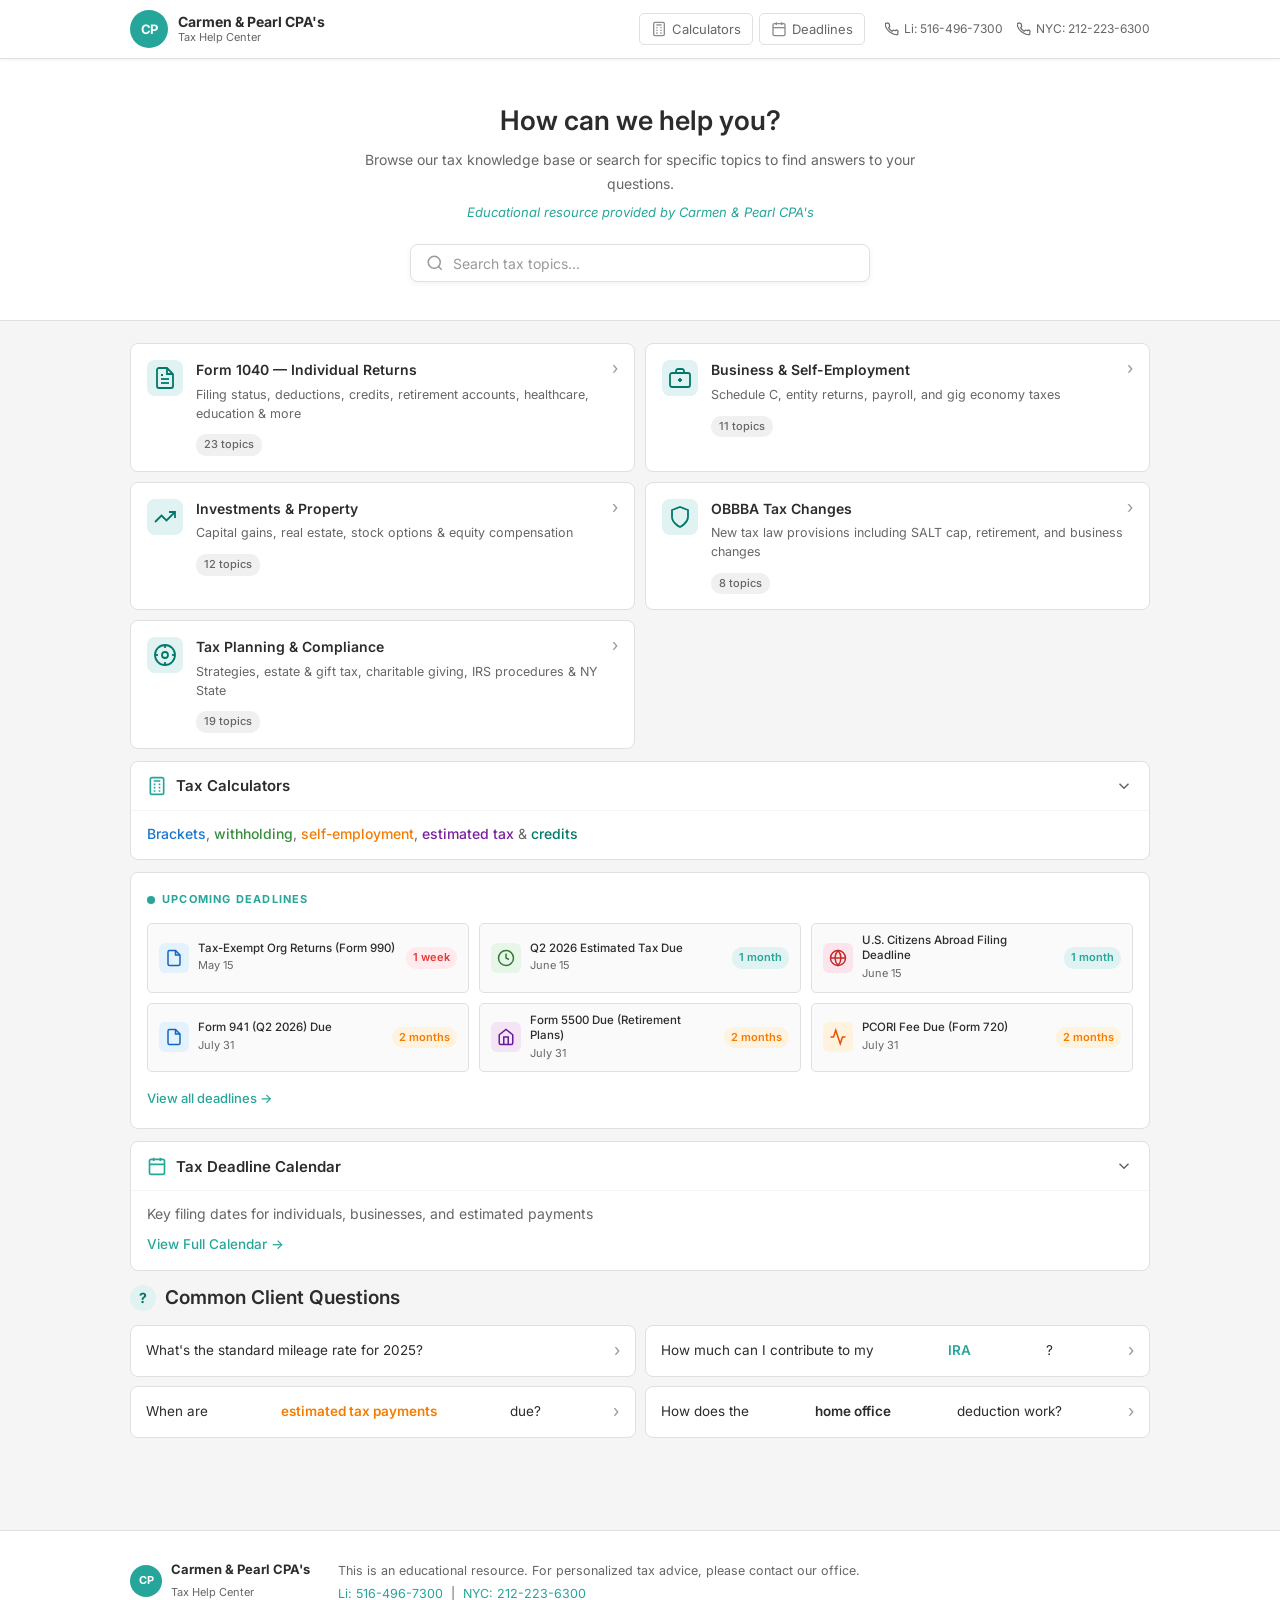
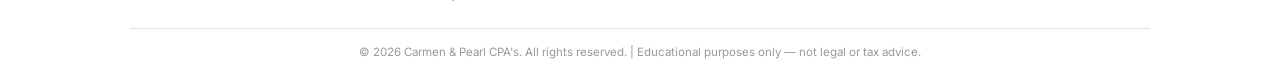
==== index.html @ 605d5547 "Initial commit: Carmen & Pearl CPA's Tax Help Center Full static site — 11 pages, 73 Q&As, 4 interac" ====
<!DOCTYPE html>
<html lang="en">
<head>
  <meta charset="UTF-8">
  <meta name="viewport" content="width=device-width, initial-scale=1.0">
  <title>Carmen & Pearl CPA's | Tax Help Center</title>
  <link rel="preconnect" href="https://fonts.googleapis.com">
  <link href="https://fonts.googleapis.com/css2?family=Inter:ital,wght@0,400;0,500;0,600;0,700;1,400&display=swap" rel="stylesheet">
  <link rel="stylesheet" href="css/styles.css">
</head>
<body>

  <header class="site-header">
    <div class="header-inner">
      <a href="index.html" class="header-logo">
        <div class="logo-mark">CP</div>
        <div class="logo-text">
          <span class="logo-name">Carmen &amp; Pearl CPA's</span>
          <span class="logo-tagline">Tax Help Center</span>
        </div>
      </a>
      <nav class="header-nav">
        <a href="calculators.html" class="nav-link">
          <svg width="16" height="16" viewBox="0 0 24 24" fill="none" stroke="currentColor" stroke-width="2"><rect x="4" y="2" width="16" height="20" rx="2"/><line x1="8" y1="6" x2="16" y2="6"/><line x1="8" y1="10" x2="10" y2="10"/><line x1="14" y1="10" x2="16" y2="10"/><line x1="8" y1="14" x2="10" y2="14"/><line x1="14" y1="14" x2="16" y2="14"/><line x1="8" y1="18" x2="10" y2="18"/><line x1="14" y1="18" x2="16" y2="18"/></svg>
          Calculators
        </a>
        <a href="deadlines.html" class="nav-link">
          <svg width="16" height="16" viewBox="0 0 24 24" fill="none" stroke="currentColor" stroke-width="2"><rect x="3" y="4" width="18" height="18" rx="2"/><line x1="16" y1="2" x2="16" y2="6"/><line x1="8" y1="2" x2="8" y2="6"/><line x1="3" y1="10" x2="21" y2="10"/></svg>
          Deadlines
        </a>
      </nav>
      <div class="header-phones">
        <a href="tel:5164967300" class="phone-link">
          <svg width="14" height="14" viewBox="0 0 24 24" fill="none" stroke="currentColor" stroke-width="2"><path d="M22 16.92v3a2 2 0 01-2.18 2 19.79 19.79 0 01-8.63-3.07A19.5 19.5 0 013.32 12a19.79 19.79 0 01-3.07-8.67A2 2 0 012.23 2h3a2 2 0 012 1.72c.127.96.361 1.903.7 2.81a2 2 0 01-.45 2.11L6.09 9.91a16 16 0 006 6l1.27-1.27a2 2 0 012.11-.45c.907.339 1.85.573 2.81.7A2 2 0 0122 16.92z"/></svg>
          Li: 516-496-7300
        </a>
        <a href="tel:2122236300" class="phone-link">
          <svg width="14" height="14" viewBox="0 0 24 24" fill="none" stroke="currentColor" stroke-width="2"><path d="M22 16.92v3a2 2 0 01-2.18 2 19.79 19.79 0 01-8.63-3.07A19.5 19.5 0 013.32 12a19.79 19.79 0 01-3.07-8.67A2 2 0 012.23 2h3a2 2 0 012 1.72c.127.96.361 1.903.7 2.81a2 2 0 01-.45 2.11L6.09 9.91a16 16 0 006 6l1.27-1.27a2 2 0 012.11-.45c.907.339 1.85.573 2.81.7A2 2 0 0122 16.92z"/></svg>
          NYC: 212-223-6300
        </a>
      </div>
    </div>
  </header>

  <section class="hero">
    <div class="hero-inner">
      <h1>How can we help you?</h1>
      <p class="hero-subtitle">Browse our tax knowledge base or search for specific topics to find answers to your questions.</p>
      <p class="hero-tagline">Educational resource provided by Carmen &amp; Pearl CPA's</p>
      <div class="search-container">
        <div class="search-box">
          <svg class="search-icon" width="18" height="18" viewBox="0 0 24 24" fill="none" stroke="currentColor" stroke-width="2"><circle cx="11" cy="11" r="8"/><line x1="21" y1="21" x2="16.65" y2="16.65"/></svg>
          <input type="text" id="searchInput" placeholder="Search tax topics..." autocomplete="off" aria-label="Search tax topics">
        </div>
        <div id="searchResults" class="search-results hidden" role="listbox"></div>
      </div>
    </div>
  </section>

  <main class="main-content">
    <div class="container">

      <div class="topic-grid">
        <a href="topics/form-1040.html" class="topic-card">
          <div class="topic-card-icon">
            <svg width="24" height="24" viewBox="0 0 24 24" fill="none" stroke="currentColor" stroke-width="1.8"><path d="M14 2H6a2 2 0 00-2 2v16a2 2 0 002 2h12a2 2 0 002-2V8z"/><polyline points="14 2 14 8 20 8"/><line x1="16" y1="13" x2="8" y2="13"/><line x1="16" y1="17" x2="8" y2="17"/><polyline points="10 9 9 9 8 9"/></svg>
          </div>
          <div class="topic-card-content">
            <div class="topic-card-title">Form 1040 — Individual Returns <span class="chevron">›</span></div>
            <div class="topic-card-desc">Filing status, deductions, credits, retirement accounts, healthcare, education &amp; more</div>
            <div class="topic-count">23 topics</div>
          </div>
        </a>

        <a href="topics/business.html" class="topic-card">
          <div class="topic-card-icon">
            <svg width="24" height="24" viewBox="0 0 24 24" fill="none" stroke="currentColor" stroke-width="1.8"><rect x="2" y="7" width="20" height="14" rx="2"/><path d="M16 7V5a2 2 0 00-2-2h-4a2 2 0 00-2 2v2"/><line x1="12" y1="12" x2="12" y2="16"/><line x1="10" y1="14" x2="14" y2="14"/></svg>
          </div>
          <div class="topic-card-content">
            <div class="topic-card-title">Business &amp; Self-Employment <span class="chevron">›</span></div>
            <div class="topic-card-desc">Schedule C, entity returns, payroll, and gig economy taxes</div>
            <div class="topic-count">11 topics</div>
          </div>
        </a>

        <a href="topics/investments.html" class="topic-card">
          <div class="topic-card-icon">
            <svg width="24" height="24" viewBox="0 0 24 24" fill="none" stroke="currentColor" stroke-width="1.8"><polyline points="22 7 13.5 15.5 8.5 10.5 2 17"/><polyline points="16 7 22 7 22 13"/></svg>
          </div>
          <div class="topic-card-content">
            <div class="topic-card-title">Investments &amp; Property <span class="chevron">›</span></div>
            <div class="topic-card-desc">Capital gains, real estate, stock options &amp; equity compensation</div>
            <div class="topic-count">12 topics</div>
          </div>
        </a>

        <a href="topics/obbba.html" class="topic-card">
          <div class="topic-card-icon">
            <svg width="24" height="24" viewBox="0 0 24 24" fill="none" stroke="currentColor" stroke-width="1.8"><path d="M12 22s8-4 8-10V5l-8-3-8 3v7c0 6 8 10 8 10z"/></svg>
          </div>
          <div class="topic-card-content">
            <div class="topic-card-title">OBBBA Tax Changes <span class="chevron">›</span></div>
            <div class="topic-card-desc">New tax law provisions including SALT cap, retirement, and business changes</div>
            <div class="topic-count">8 topics</div>
          </div>
        </a>

        <a href="topics/planning.html" class="topic-card topic-card--full">
          <div class="topic-card-icon">
            <svg width="24" height="24" viewBox="0 0 24 24" fill="none" stroke="currentColor" stroke-width="1.8"><circle cx="12" cy="12" r="10"/><circle cx="12" cy="12" r="3"/><line x1="12" y1="2" x2="12" y2="5"/><line x1="12" y1="19" x2="12" y2="22"/><line x1="2" y1="12" x2="5" y2="12"/><line x1="19" y1="12" x2="22" y2="12"/></svg>
          </div>
          <div class="topic-card-content">
            <div class="topic-card-title">Tax Planning &amp; Compliance <span class="chevron">›</span></div>
            <div class="topic-card-desc">Strategies, estate &amp; gift tax, charitable giving, IRS procedures &amp; NY State</div>
            <div class="topic-count">19 topics</div>
          </div>
        </a>
      </div>

      <div class="feature-section">
        <button class="feature-header" onclick="toggleSection('calculators')" aria-expanded="true" aria-controls="calculators-content">
          <div class="feature-title">
            <svg width="20" height="20" viewBox="0 0 24 24" fill="none" stroke="currentColor" stroke-width="2"><rect x="4" y="2" width="16" height="20" rx="2"/><line x1="8" y1="6" x2="16" y2="6"/><line x1="8" y1="10" x2="10" y2="10"/><line x1="14" y1="10" x2="16" y2="10"/><line x1="8" y1="14" x2="10" y2="14"/><line x1="14" y1="14" x2="16" y2="14"/><line x1="8" y1="18" x2="10" y2="18"/><line x1="14" y1="18" x2="16" y2="18"/></svg>
            <a href="calculators.html">Tax Calculators</a>
          </div>
          <svg class="expand-icon" id="calculators-icon" width="18" height="18" viewBox="0 0 24 24" fill="none" stroke="currentColor" stroke-width="2"><polyline points="6 9 12 15 18 9"/></svg>
        </button>
        <div id="calculators-content" class="feature-content">
          <p>
            <a href="calculators.html#brackets" class="calc-link brackets">Brackets</a>,
            <a href="calculators.html#withholding" class="calc-link withholding">withholding</a>,
            <a href="calculators.html#self-employment" class="calc-link self-emp">self-employment</a>,
            <a href="calculators.html#estimated" class="calc-link estimated">estimated tax</a> &amp;
            <a href="calculators.html#credits" class="calc-link credits">credits</a>
          </p>
        </div>
      </div>

      <div class="deadlines-section">
        <div class="section-label">
          <span class="section-dot"></span> UPCOMING DEADLINES
        </div>
        <div class="deadlines-grid">
          <div class="deadline-card">
            <div class="deadline-icon dl-doc">
              <svg width="18" height="18" viewBox="0 0 24 24" fill="none" stroke="currentColor" stroke-width="2"><path d="M14 2H6a2 2 0 00-2 2v16a2 2 0 002 2h12a2 2 0 002-2V8z"/><polyline points="14 2 14 8 20 8"/></svg>
            </div>
            <div class="deadline-info">
              <div class="deadline-name">Tax-Exempt Org Returns (Form 990)</div>
              <div class="deadline-date">May 15</div>
            </div>
            <span class="deadline-badge urgent">1 week</span>
          </div>
          <div class="deadline-card">
            <div class="deadline-icon dl-est">
              <svg width="18" height="18" viewBox="0 0 24 24" fill="none" stroke="currentColor" stroke-width="2"><circle cx="12" cy="12" r="10"/><polyline points="12 6 12 12 16 14"/></svg>
            </div>
            <div class="deadline-info">
              <div class="deadline-name">Q2 2026 Estimated Tax Due</div>
              <div class="deadline-date">June 15</div>
            </div>
            <span class="deadline-badge soon">1 month</span>
          </div>
          <div class="deadline-card">
            <div class="deadline-icon dl-intl">
              <svg width="18" height="18" viewBox="0 0 24 24" fill="none" stroke="currentColor" stroke-width="2"><circle cx="12" cy="12" r="10"/><line x1="2" y1="12" x2="22" y2="12"/><path d="M12 2a15.3 15.3 0 014 10 15.3 15.3 0 01-4 10 15.3 15.3 0 01-4-10 15.3 15.3 0 014-10z"/></svg>
            </div>
            <div class="deadline-info">
              <div class="deadline-name">U.S. Citizens Abroad Filing Deadline</div>
              <div class="deadline-date">June 15</div>
            </div>
            <span class="deadline-badge soon">1 month</span>
          </div>
          <div class="deadline-card">
            <div class="deadline-icon dl-doc">
              <svg width="18" height="18" viewBox="0 0 24 24" fill="none" stroke="currentColor" stroke-width="2"><path d="M14 2H6a2 2 0 00-2 2v16a2 2 0 002 2h12a2 2 0 002-2V8z"/><polyline points="14 2 14 8 20 8"/></svg>
            </div>
            <div class="deadline-info">
              <div class="deadline-name">Form 941 (Q2 2026) Due</div>
              <div class="deadline-date">July 31</div>
            </div>
            <span class="deadline-badge warning">2 months</span>
          </div>
          <div class="deadline-card">
            <div class="deadline-icon dl-ret">
              <svg width="18" height="18" viewBox="0 0 24 24" fill="none" stroke="currentColor" stroke-width="2"><path d="M3 9l9-7 9 7v11a2 2 0 01-2 2H5a2 2 0 01-2-2z"/><polyline points="9 22 9 12 15 12 15 22"/></svg>
            </div>
            <div class="deadline-info">
              <div class="deadline-name">Form 5500 Due (Retirement Plans)</div>
              <div class="deadline-date">July 31</div>
            </div>
            <span class="deadline-badge warning">2 months</span>
          </div>
          <div class="deadline-card">
            <div class="deadline-icon dl-health">
              <svg width="18" height="18" viewBox="0 0 24 24" fill="none" stroke="currentColor" stroke-width="2"><path d="M22 12h-4l-3 9L9 3l-3 9H2"/></svg>
            </div>
            <div class="deadline-info">
              <div class="deadline-name">PCORI Fee Due (Form 720)</div>
              <div class="deadline-date">July 31</div>
            </div>
            <span class="deadline-badge warning">2 months</span>
          </div>
        </div>
        <a href="deadlines.html" class="view-all-link">View all deadlines →</a>
      </div>

      <div class="feature-section">
        <button class="feature-header" onclick="toggleSection('calendar')" aria-expanded="true" aria-controls="calendar-content">
          <div class="feature-title">
            <svg width="20" height="20" viewBox="0 0 24 24" fill="none" stroke="currentColor" stroke-width="2"><rect x="3" y="4" width="18" height="18" rx="2"/><line x1="16" y1="2" x2="16" y2="6"/><line x1="8" y1="2" x2="8" y2="6"/><line x1="3" y1="10" x2="21" y2="10"/></svg>
            <a href="deadlines.html">Tax Deadline Calendar</a>
          </div>
          <svg class="expand-icon" id="calendar-icon" width="18" height="18" viewBox="0 0 24 24" fill="none" stroke="currentColor" stroke-width="2"><polyline points="6 9 12 15 18 9"/></svg>
        </button>
        <div id="calendar-content" class="feature-content">
          <p class="feature-desc">Key filing dates for individuals, businesses, and estimated payments</p>
          <a href="deadlines.html" class="btn-link">View Full Calendar →</a>
        </div>
      </div>

      <section class="faq-section">
        <h2>
          <span class="faq-icon">?</span>
          Common Client Questions
        </h2>
        <div class="faq-grid">
          <a href="topics/business.html#mileage-rate" class="faq-card">
            What's the standard mileage rate for 2025? <span class="faq-arrow">›</span>
          </a>
          <a href="topics/form-1040.html#ira-limits" class="faq-card faq-highlight-teal">
            How much can I contribute to my <strong>IRA</strong>? <span class="faq-arrow">›</span>
          </a>
          <a href="topics/business.html#estimated-payments" class="faq-card faq-highlight-orange">
            When are <strong>estimated tax payments</strong> due? <span class="faq-arrow">›</span>
          </a>
          <a href="topics/business.html#home-office" class="faq-card">
            How does the <strong>home office</strong> deduction work? <span class="faq-arrow">›</span>
          </a>
        </div>
      </section>

    </div>
  </main>

  <footer class="site-footer">
    <div class="container">
      <div class="footer-inner">
        <div class="footer-logo">
          <div class="logo-mark small">CP</div>
          <div>
            <strong>Carmen &amp; Pearl CPA's</strong>
            <span>Tax Help Center</span>
          </div>
        </div>
        <div class="footer-info">
          <p>This is an educational resource. For personalized tax advice, please contact our office.</p>
          <p><a href="tel:5164967300">Li: 516-496-7300</a> &nbsp;|&nbsp; <a href="tel:2122236300">NYC: 212-223-6300</a></p>
        </div>
      </div>
      <div class="footer-bottom">
        <p>© 2026 Carmen &amp; Pearl CPA's. All rights reserved. | Educational purposes only — not legal or tax advice.</p>
      </div>
    </div>
  </footer>

  <script src="js/search-data.js"></script>
  <script src="js/main.js"></script>
</body>
</html>
---- css/styles.css ----
/* ============================================
   Variables & Reset
   ============================================ */
:root {
  --primary: #26a69a;
  --primary-light: #e0f2f1;
  --primary-dark: #00796b;
  --bg: #f5f5f5;
  --white: #ffffff;
  --text: #2c2c2c;
  --text-muted: #666666;
  --text-light: #999999;
  --border: #e0e0e0;
  --shadow: 0 1px 4px rgba(0,0,0,0.08);
  --shadow-hover: 0 4px 14px rgba(0,0,0,0.12);
  --urgent: #e53935;
  --urgent-bg: #ffebee;
  --warning: #f57c00;
  --warning-bg: #fff3e0;
  --soon: #26a69a;
  --soon-bg: #e0f2f1;
  --radius: 8px;
  --radius-sm: 5px;
  --font: 'Inter', -apple-system, BlinkMacSystemFont, 'Segoe UI', sans-serif;
}

*, *::before, *::after { margin: 0; padding: 0; box-sizing: border-box; }

body {
  font-family: var(--font);
  background: var(--bg);
  color: var(--text);
  line-height: 1.6;
  font-size: 15px;
}

a { text-decoration: none; color: inherit; }
button { font-family: var(--font); cursor: pointer; border: none; background: none; }

/* ============================================
   Header
   ============================================ */
.site-header {
  background: var(--white);
  border-bottom: 1px solid var(--border);
  position: sticky;
  top: 0;
  z-index: 100;
  box-shadow: 0 1px 3px rgba(0,0,0,0.06);
}

.header-inner {
  max-width: 1060px;
  margin: 0 auto;
  padding: 10px 20px;
  display: flex;
  align-items: center;
  gap: 20px;
}

.header-logo {
  display: flex;
  align-items: center;
  gap: 10px;
  flex-shrink: 0;
}

.logo-mark {
  width: 38px;
  height: 38px;
  background: var(--primary);
  color: #fff;
  border-radius: 50%;
  display: flex;
  align-items: center;
  justify-content: center;
  font-weight: 700;
  font-size: 13px;
  letter-spacing: -0.5px;
  flex-shrink: 0;
}
.logo-mark.small { width: 32px; height: 32px; font-size: 11px; }

.logo-text {
  display: flex;
  flex-direction: column;
  line-height: 1.2;
}
.logo-name { font-weight: 700; font-size: 14px; color: var(--text); }
.logo-tagline { font-size: 11px; color: var(--text-muted); }

.header-nav {
  display: flex;
  align-items: center;
  gap: 6px;
  margin-left: auto;
}

.nav-link {
  display: flex;
  align-items: center;
  gap: 5px;
  padding: 5px 11px;
  border-radius: var(--radius-sm);
  font-size: 13px;
  color: var(--text-muted);
  border: 1px solid var(--border);
  transition: background .15s, color .15s, border-color .15s;
}
.nav-link svg { opacity: .75; }
.nav-link:hover { background: var(--primary-light); color: var(--primary-dark); border-color: var(--primary); }

.header-phones {
  display: flex;
  align-items: center;
  gap: 14px;
  flex-shrink: 0;
}

.phone-link {
  display: flex;
  align-items: center;
  gap: 5px;
  font-size: 12px;
  color: var(--text-muted);
  white-space: nowrap;
}
.phone-link:hover { color: var(--primary); }

/* ============================================
   Hero
   ============================================ */
.hero {
  background: var(--white);
  padding: 44px 20px 38px;
  text-align: center;
  border-bottom: 1px solid var(--border);
}

.hero-inner { max-width: 580px; margin: 0 auto; }

.hero h1 {
  font-size: 27px;
  font-weight: 600;
  color: var(--text);
  margin-bottom: 10px;
  line-height: 1.3;
}

.hero-subtitle {
  font-size: 14px;
  color: var(--text-muted);
  margin-bottom: 6px;
  line-height: 1.7;
}

.hero-tagline {
  font-size: 13px;
  color: var(--primary);
  font-style: italic;
  margin-bottom: 22px;
}

.search-container {
  position: relative;
  max-width: 460px;
  margin: 0 auto;
}

.search-box {
  display: flex;
  align-items: center;
  gap: 9px;
  background: var(--white);
  border: 1.5px solid var(--border);
  border-radius: 8px;
  padding: 9px 15px;
  box-shadow: 0 2px 6px rgba(0,0,0,0.05);
  transition: border-color .15s, box-shadow .15s;
}
.search-box:focus-within {
  border-color: var(--primary);
  box-shadow: 0 0 0 3px rgba(38,166,154,.15);
}

.search-icon { flex-shrink: 0; color: var(--text-light); }

.search-box input {
  border: none;
  outline: none;
  font-size: 14px;
  width: 100%;
  color: var(--text);
  font-family: var(--font);
  background: transparent;
}
.search-box input::placeholder { color: var(--text-light); }

.search-results {
  position: absolute;
  top: calc(100% + 4px);
  left: 0; right: 0;
  background: var(--white);
  border: 1px solid var(--border);
  border-radius: var(--radius);
  box-shadow: var(--shadow-hover);
  z-index: 200;
  max-height: 380px;
  overflow-y: auto;
  text-align: left;
}
.search-results.hidden { display: none; }

.search-result-item {
  display: block;
  padding: 11px 15px;
  border-bottom: 1px solid #f0f0f0;
  transition: background .1s;
}
.search-result-item:last-child { border-bottom: none; }
.search-result-item:hover { background: var(--primary-light); }
.search-result-category {
  font-size: 10px;
  color: var(--primary);
  font-weight: 600;
  text-transform: uppercase;
  letter-spacing: .6px;
  margin-bottom: 2px;
}
.search-result-title { font-size: 13px; color: var(--text); font-weight: 500; }
.search-no-results { padding: 16px; text-align: center; color: var(--text-muted); font-size: 14px; }

/* ============================================
   Main Layout
   ============================================ */
.main-content { padding: 22px 0 52px; }

.container {
  max-width: 1060px;
  margin: 0 auto;
  padding: 0 20px;
}

/* ============================================
   Topic Cards
   ============================================ */
.topic-grid {
  display: grid;
  grid-template-columns: 1fr 1fr;
  gap: 10px;
  margin-bottom: 12px;
}

.topic-card {
  display: flex;
  align-items: flex-start;
  gap: 13px;
  background: var(--white);
  border: 1px solid var(--border);
  border-radius: var(--radius);
  padding: 15px 16px;
  transition: box-shadow .15s, border-color .15s;
}
.topic-card:hover { box-shadow: var(--shadow-hover); border-color: #b2dfdb; }
.topic-card--full { grid-column: 1 / -1; max-width: calc(50% - 5px); }

.topic-card-icon {
  width: 36px;
  height: 36px;
  background: var(--primary-light);
  border-radius: 8px;
  display: flex;
  align-items: center;
  justify-content: center;
  flex-shrink: 0;
  color: var(--primary-dark);
  margin-top: 1px;
}

.topic-card-content { flex: 1; min-width: 0; }

.topic-card-title {
  font-size: 14px;
  font-weight: 600;
  color: var(--text);
  margin-bottom: 4px;
  display: flex;
  justify-content: space-between;
  align-items: flex-start;
  gap: 8px;
}

.chevron {
  font-size: 17px;
  color: var(--text-light);
  font-weight: 400;
  flex-shrink: 0;
  line-height: 1;
  margin-top: 1px;
}

.topic-card-desc {
  font-size: 12.5px;
  color: var(--text-muted);
  line-height: 1.5;
  margin-bottom: 8px;
}

.topic-count {
  display: inline-block;
  background: #f0f0f0;
  color: var(--text-muted);
  font-size: 11px;
  padding: 2px 8px;
  border-radius: 10px;
  font-weight: 500;
}

/* ============================================
   Feature Sections (Calculators, Calendar)
   ============================================ */
.feature-section {
  background: var(--white);
  border: 1px solid var(--border);
  border-radius: var(--radius);
  margin-bottom: 12px;
  overflow: hidden;
}

.feature-header {
  display: flex;
  align-items: center;
  justify-content: space-between;
  padding: 14px 16px;
  width: 100%;
  transition: background .1s;
}
.feature-header:hover { background: #fafafa; }

.feature-title {
  display: flex;
  align-items: center;
  gap: 9px;
  color: var(--primary);
}
.feature-title a {
  font-size: 15px;
  font-weight: 600;
  color: var(--text);
}
.feature-title a:hover { color: var(--primary); }

.expand-icon {
  color: var(--text-muted);
  transition: transform .2s;
  flex-shrink: 0;
}
.expand-icon.rotated { transform: rotate(180deg); }

.feature-content {
  padding: 0 16px 14px;
  border-top: 1px solid #f5f5f5;
}
.feature-content p { font-size: 14px; color: var(--text-muted); margin-top: 12px; }

.calc-link {
  font-weight: 500;
  font-size: 14px;
}
.calc-link:hover { text-decoration: underline; }
.calc-link.brackets   { color: #1976d2; }
.calc-link.withholding { color: #388e3c; }
.calc-link.self-emp   { color: #f57c00; }
.calc-link.estimated  { color: #7b1fa2; }
.calc-link.credits    { color: var(--primary-dark); }

.feature-desc { color: var(--text-muted); font-size: 13.5px; }

.btn-link {
  display: inline-block;
  margin-top: 8px;
  color: var(--primary);
  font-weight: 500;
  font-size: 13.5px;
}
.btn-link:hover { text-decoration: underline; }

/* ============================================
   Upcoming Deadlines
   ============================================ */
.deadlines-section {
  background: var(--white);
  border: 1px solid var(--border);
  border-radius: var(--radius);
  padding: 18px 16px;
  margin-bottom: 12px;
}

.section-label {
  display: flex;
  align-items: center;
  gap: 7px;
  font-size: 11px;
  font-weight: 700;
  text-transform: uppercase;
  letter-spacing: 1.2px;
  color: var(--primary);
  margin-bottom: 14px;
}

.section-dot {
  width: 8px;
  height: 8px;
  background: var(--primary);
  border-radius: 50%;
  display: inline-block;
}

.deadlines-grid {
  display: grid;
  grid-template-columns: 1fr 1fr 1fr;
  gap: 10px;
  margin-bottom: 14px;
}

.deadline-card {
  display: flex;
  align-items: center;
  gap: 9px;
  background: #fafafa;
  border: 1px solid var(--border);
  border-radius: var(--radius-sm);
  padding: 9px 11px;
}

.deadline-icon {
  width: 30px;
  height: 30px;
  border-radius: 6px;
  display: flex;
  align-items: center;
  justify-content: center;
  flex-shrink: 0;
}
.dl-doc   { background: #e3f2fd; color: #1565c0; }
.dl-est   { background: #e8f5e9; color: #2e7d32; }
.dl-intl  { background: #fce4ec; color: #c62828; }
.dl-ret   { background: #f3e5f5; color: #6a1b9a; }
.dl-health { background: #fff3e0; color: #e65100; }

.deadline-info { flex: 1; min-width: 0; }
.deadline-name { font-size: 11.5px; font-weight: 500; color: var(--text); line-height: 1.35; }
.deadline-date { font-size: 11px; color: var(--text-muted); margin-top: 1px; }

.deadline-badge {
  flex-shrink: 0;
  font-size: 11px;
  font-weight: 600;
  padding: 2px 7px;
  border-radius: 10px;
  white-space: nowrap;
}
.deadline-badge.urgent  { background: var(--urgent-bg);  color: var(--urgent);  }
.deadline-badge.soon    { background: var(--soon-bg);    color: var(--soon);    }
.deadline-badge.warning { background: var(--warning-bg); color: var(--warning); }

.view-all-link { font-size: 13px; color: var(--primary); font-weight: 500; }
.view-all-link:hover { text-decoration: underline; }

/* ============================================
   FAQ / Common Questions
   ============================================ */
.faq-section { margin-top: 6px; }

.faq-section h2 {
  font-size: 19px;
  font-weight: 600;
  color: var(--text);
  margin-bottom: 12px;
  display: flex;
  align-items: center;
  gap: 9px;
}

.faq-icon {
  width: 26px;
  height: 26px;
  background: var(--primary-light);
  color: var(--primary-dark);
  border-radius: 50%;
  display: inline-flex;
  align-items: center;
  justify-content: center;
  font-size: 14px;
  font-weight: 700;
  flex-shrink: 0;
}

.faq-grid {
  display: grid;
  grid-template-columns: 1fr 1fr;
  gap: 9px;
}

.faq-card {
  display: flex;
  align-items: center;
  justify-content: space-between;
  gap: 10px;
  background: var(--white);
  border: 1px solid var(--border);
  border-radius: var(--radius);
  padding: 13px 15px;
  font-size: 13.5px;
  color: var(--text);
  transition: box-shadow .15s, border-color .15s;
  line-height: 1.4;
}
.faq-card:hover { box-shadow: var(--shadow-hover); border-color: #b2dfdb; }
.faq-card strong { font-weight: 600; }
.faq-highlight-teal strong { color: var(--primary); }
.faq-highlight-orange strong { color: var(--warning); }

.faq-arrow { font-size: 17px; color: var(--text-light); flex-shrink: 0; }

/* ============================================
   Topic Pages — Shared
   ============================================ */
.page-hero {
  background: var(--white);
  border-bottom: 1px solid var(--border);
  padding: 28px 20px 24px;
}

.breadcrumb {
  font-size: 12px;
  color: var(--text-muted);
  margin-bottom: 12px;
}
.breadcrumb a { color: var(--primary); }
.breadcrumb a:hover { text-decoration: underline; }
.breadcrumb span { margin: 0 6px; }

.page-hero-icon {
  width: 48px; height: 48px;
  background: var(--primary-light);
  border-radius: 10px;
  display: flex; align-items: center; justify-content: center;
  color: var(--primary-dark);
  margin-bottom: 12px;
}

.page-hero h1 { font-size: 22px; font-weight: 700; margin-bottom: 6px; }
.page-hero p  { font-size: 14px; color: var(--text-muted); }
.topic-meta   { font-size: 13px; color: var(--text-muted); margin-top: 8px; }
.topic-meta span {
  display: inline-block;
  background: #f0f0f0;
  border-radius: 10px;
  padding: 2px 9px;
  font-size: 12px;
  font-weight: 500;
}

.topics-list { padding: 20px 0 52px; }

.accordion {
  background: var(--white);
  border: 1px solid var(--border);
  border-radius: var(--radius);
  margin-bottom: 8px;
  overflow: hidden;
}

.accordion-btn {
  display: flex;
  align-items: center;
  justify-content: space-between;
  gap: 12px;
  width: 100%;
  padding: 14px 16px;
  font-size: 14px;
  font-weight: 600;
  color: var(--text);
  text-align: left;
  transition: background .1s;
}
.accordion-btn:hover { background: #fafafa; }
.accordion-btn .acc-num {
  width: 22px; height: 22px;
  background: var(--primary-light);
  color: var(--primary-dark);
  border-radius: 50%;
  font-size: 11px;
  font-weight: 700;
  display: inline-flex;
  align-items: center;
  justify-content: center;
  flex-shrink: 0;
}
.accordion-btn .acc-chevron {
  color: var(--text-light);
  flex-shrink: 0;
  transition: transform .2s;
}
.accordion-btn.open .acc-chevron { transform: rotate(180deg); }

.accordion-body {
  display: none;
  padding: 0 16px 16px;
  border-top: 1px solid #f0f0f0;
}
.accordion-body.open { display: block; }
.accordion-body p  { font-size: 14px; color: var(--text-muted); line-height: 1.75; margin-top: 12px; }
.accordion-body ul { margin-top: 10px; padding-left: 20px; }
.accordion-body li { font-size: 14px; color: var(--text-muted); line-height: 1.7; margin-bottom: 3px; }
.accordion-body strong { color: var(--text); font-weight: 600; }
.accordion-body .note {
  margin-top: 12px;
  background: var(--primary-light);
  border-left: 3px solid var(--primary);
  padding: 10px 13px;
  border-radius: 0 4px 4px 0;
  font-size: 13px;
  color: var(--primary-dark);
}

/* ============================================
   Calculators Page
   ============================================ */
.calc-page { padding: 20px 0 52px; }

.calc-nav {
  display: flex;
  gap: 8px;
  flex-wrap: wrap;
  margin-bottom: 20px;
}
.calc-nav a {
  padding: 6px 14px;
  border-radius: 20px;
  border: 1.5px solid var(--border);
  font-size: 13px;
  font-weight: 500;
  color: var(--text-muted);
  transition: all .15s;
}
.calc-nav a:hover, .calc-nav a.active {
  background: var(--primary);
  color: #fff;
  border-color: var(--primary);
}

.calc-card {
  background: var(--white);
  border: 1px solid var(--border);
  border-radius: var(--radius);
  padding: 22px 24px;
  margin-bottom: 16px;
}
.calc-card h2 {
  font-size: 17px;
  font-weight: 700;
  margin-bottom: 4px;
  display: flex;
  align-items: center;
  gap: 9px;
}
.calc-card .calc-subtitle { font-size: 13px; color: var(--text-muted); margin-bottom: 20px; }

.form-row { display: grid; grid-template-columns: 1fr 1fr; gap: 16px; margin-bottom: 14px; }
.form-row.single { grid-template-columns: 1fr; }
.form-row.triple { grid-template-columns: 1fr 1fr 1fr; }

.form-group { display: flex; flex-direction: column; gap: 5px; }
.form-group label { font-size: 13px; font-weight: 500; color: var(--text); }

.form-group select,
.form-group input[type="number"],
.form-group input[type="text"] {
  padding: 8px 11px;
  border: 1.5px solid var(--border);
  border-radius: var(--radius-sm);
  font-size: 14px;
  font-family: var(--font);
  color: var(--text);
  outline: none;
  transition: border-color .15s;
}
.form-group select:focus,
.form-group input:focus {
  border-color: var(--primary);
  box-shadow: 0 0 0 2px rgba(38,166,154,.12);
}

.calc-btn {
  background: var(--primary);
  color: #fff;
  border: none;
  padding: 9px 22px;
  border-radius: var(--radius-sm);
  font-size: 14px;
  font-weight: 600;
  font-family: var(--font);
  cursor: pointer;
  transition: background .15s;
  margin-top: 6px;
}
.calc-btn:hover { background: var(--primary-dark); }

.calc-result {
  margin-top: 18px;
  padding: 16px 18px;
  background: var(--primary-light);
  border-radius: var(--radius);
  border-left: 4px solid var(--primary);
  display: none;
}
.calc-result.show { display: block; }
.calc-result h3 { font-size: 15px; font-weight: 700; color: var(--primary-dark); margin-bottom: 10px; }
.calc-result .result-row {
  display: flex;
  justify-content: space-between;
  font-size: 13.5px;
  padding: 4px 0;
  border-bottom: 1px solid rgba(38,166,154,.2);
  color: var(--text);
}
.calc-result .result-row:last-child { border-bottom: none; font-weight: 700; }
.calc-result .result-row span:last-child { font-weight: 600; color: var(--primary-dark); }
.calc-result .result-total span:last-child { color: var(--text); font-size: 16px; }

/* ============================================
   Deadlines Page
   ============================================ */
.deadlines-page { padding: 20px 0 52px; }

.deadlines-filter {
  display: flex;
  gap: 8px;
  flex-wrap: wrap;
  margin-bottom: 20px;
}
.filter-btn {
  padding: 5px 13px;
  border-radius: 20px;
  border: 1.5px solid var(--border);
  font-size: 13px;
  font-weight: 500;
  color: var(--text-muted);
  cursor: pointer;
  transition: all .15s;
  font-family: var(--font);
  background: var(--white);
}
.filter-btn:hover, .filter-btn.active {
  background: var(--primary);
  color: #fff;
  border-color: var(--primary);
}

.deadlines-month { margin-bottom: 24px; }
.deadlines-month h2 {
  font-size: 15px;
  font-weight: 700;
  color: var(--text-muted);
  text-transform: uppercase;
  letter-spacing: .8px;
  margin-bottom: 10px;
  padding-bottom: 8px;
  border-bottom: 1px solid var(--border);
}

.full-deadline-card {
  display: flex;
  align-items: flex-start;
  gap: 14px;
  background: var(--white);
  border: 1px solid var(--border);
  border-radius: var(--radius);
  padding: 14px 16px;
  margin-bottom: 8px;
  transition: box-shadow .15s;
}
.full-deadline-card:hover { box-shadow: var(--shadow-hover); }

.fdl-date {
  text-align: center;
  flex-shrink: 0;
  width: 44px;
}
.fdl-date .fdl-day   { font-size: 22px; font-weight: 700; line-height: 1; color: var(--text); }
.fdl-date .fdl-month { font-size: 11px; font-weight: 600; text-transform: uppercase; color: var(--text-muted); letter-spacing: .5px; }

.fdl-divider { width: 1px; background: var(--border); align-self: stretch; flex-shrink: 0; }

.fdl-content { flex: 1; }
.fdl-content h3 { font-size: 14px; font-weight: 600; margin-bottom: 3px; }
.fdl-content p  { font-size: 13px; color: var(--text-muted); line-height: 1.5; }

.fdl-tags { display: flex; gap: 6px; flex-wrap: wrap; margin-top: 6px; }
.fdl-tag {
  font-size: 11px;
  padding: 1px 7px;
  border-radius: 8px;
  font-weight: 500;
  background: #f0f0f0;
  color: var(--text-muted);
}
.fdl-tag.individual { background: #e3f2fd; color: #1565c0; }
.fdl-tag.business   { background: #e8f5e9; color: #2e7d32; }
.fdl-tag.estimated  { background: #f3e5f5; color: #6a1b9a; }
.fdl-tag.nonprofit  { background: #fff8e1; color: #f57f17; }
.fdl-tag.retirement { background: #fce4ec; color: #880e4f; }
.fdl-tag.payroll    { background: #e0f7fa; color: #006064; }
.fdl-tag.extension  { background: #fff3e0; color: #e65100; }
.fdl-tag.international { background: #f9fbe7; color: #558b2f; }

.fdl-urgency { flex-shrink: 0; }

/* ============================================
   Footer
   ============================================ */
.site-footer {
  background: var(--white);
  border-top: 1px solid var(--border);
  padding: 28px 0 0;
  margin-top: 40px;
}

.footer-inner {
  display: flex;
  gap: 28px;
  align-items: flex-start;
  padding-bottom: 22px;
  border-bottom: 1px solid var(--border);
}

.footer-logo {
  display: flex;
  align-items: center;
  gap: 9px;
  flex-shrink: 0;
}
.footer-logo strong { font-size: 13px; display: block; color: var(--text); }
.footer-logo span   { font-size: 11px; color: var(--text-muted); }

.footer-info { font-size: 12.5px; color: var(--text-muted); line-height: 1.9; }
.footer-info a { color: var(--primary); }
.footer-info a:hover { text-decoration: underline; }

.footer-bottom {
  padding: 14px 0;
  text-align: center;
  font-size: 11.5px;
  color: var(--text-light);
}

/* ============================================
   Responsive
   ============================================ */
@media (max-width: 820px) {
  .header-phones { display: none; }
  .topic-grid { grid-template-columns: 1fr; }
  .topic-card--full { grid-column: auto; max-width: none; }
  .deadlines-grid { grid-template-columns: 1fr 1fr; }
  .faq-grid { grid-template-columns: 1fr; }
  .form-row { grid-template-columns: 1fr; }
  .form-row.triple { grid-template-columns: 1fr; }
  .footer-inner { flex-direction: column; gap: 16px; }
}

@media (max-width: 560px) {
  .hero h1 { font-size: 21px; }
  .deadlines-grid { grid-template-columns: 1fr; }
  .header-nav .nav-link span { display: none; }
}
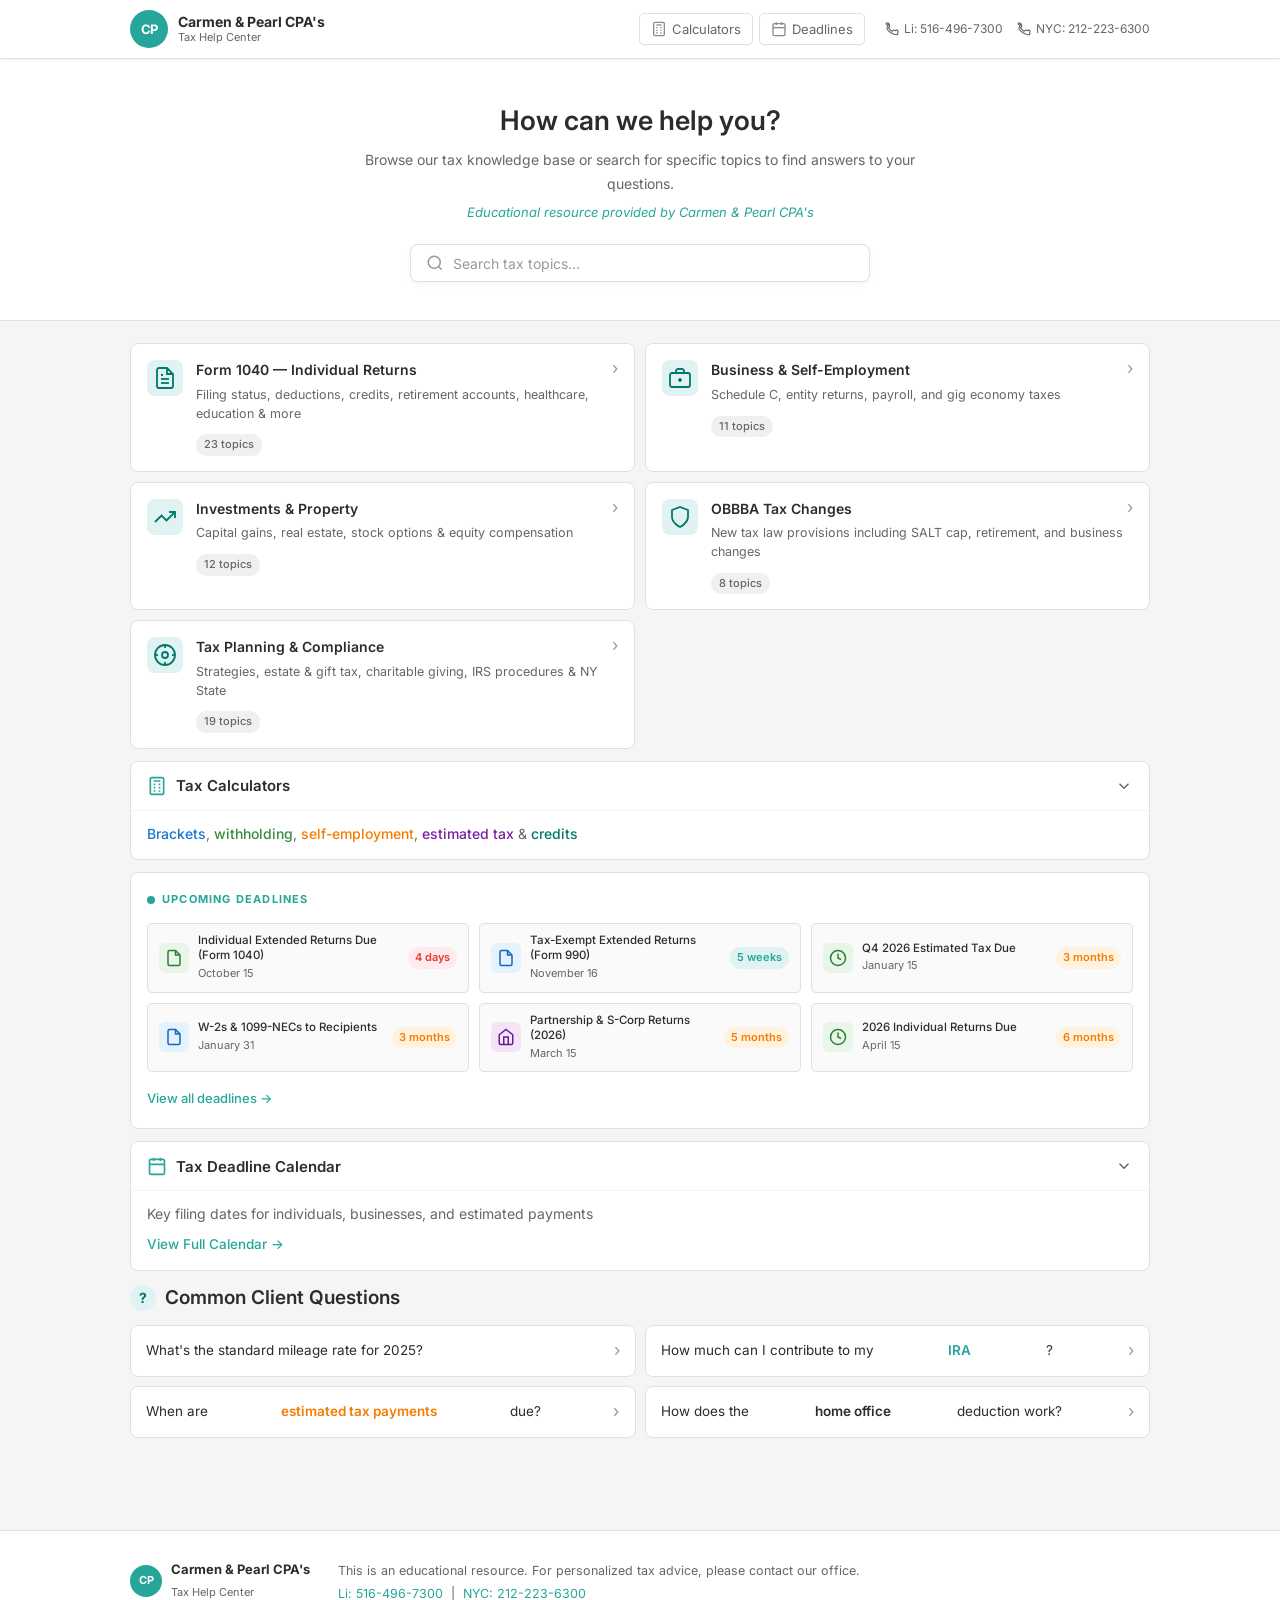
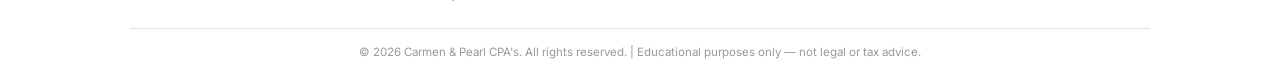
==== commit cc3ca58b: "Refresh deadlines for Oct 2026 - Jun 2027 season" ====
--- a/index.html
+++ b/index.html
@@ -31,11 +31,11 @@
       </nav>
       <div class="header-phones">
         <a href="tel:5164967300" class="phone-link">
-          <svg width="14" height="14" viewBox="0 0 24 24" fill="none" stroke="currentColor" stroke-width="2"><path d="M22 16.92v3a2 2 0 01-2.18 2 19.79 19.79 0 01-8.63-3.07A19.5 19.5 0 013.32 12a19.79 19.79 0 01-3.07-8.67A2 2 0 012.23 2h3a2 2 0 012 1.72c.127.96.361 1.903.7 2.81a2 2 0 01-.45 2.11L6.09 9.91a16 16 0 006 6l1.27-1.27a2 2 0 012.11-.45c.907.339 1.85.573 2.81.7A2 2 0 0122 16.92z"/></svg>
+          <svg width="14" height="14" viewBox="0 0 24 24" fill="none" stroke="currentColor" stroke-width="2"><path d="M22 16.92v3a2 2 0 01-2.18 2 19.79 19.79 0 01-8.63-3.07A19.5 19.5 0 013.32 12a19.79 19.79 0 013.32-8.67A2 2 0 012.23 2h3a2 2 0 012 1.72c.127.96.361 1.903.7 2.81a2 2 0 01-.45 2.11L6.09 9.91a16 16 0 006 6l1.27-1.27a2 2 0 012.11-.45c.907.339 1.85.573 2.81.7A2 2 0 0122 16.92z"/></svg>
           Li: 516-496-7300
         </a>
         <a href="tel:2122236300" class="phone-link">
-          <svg width="14" height="14" viewBox="0 0 24 24" fill="none" stroke="currentColor" stroke-width="2"><path d="M22 16.92v3a2 2 0 01-2.18 2 19.79 19.79 0 01-8.63-3.07A19.5 19.5 0 013.32 12a19.79 19.79 0 01-3.07-8.67A2 2 0 012.23 2h3a2 2 0 012 1.72c.127.96.361 1.903.7 2.81a2 2 0 01-.45 2.11L6.09 9.91a16 16 0 006 6l1.27-1.27a2 2 0 012.11-.45c.907.339 1.85.573 2.81.7A2 2 0 0122 16.92z"/></svg>
+          <svg width="14" height="14" viewBox="0 0 24 24" fill="none" stroke="currentColor" stroke-width="2"><path d="M22 16.92v3a2 2 0 01-2.18 2 19.79 19.79 0 01-8.63-3.07A19.5 19.5 0 013.32 12a19.79 19.79 0 013.32-8.67A2 2 0 012.23 2h3a2 2 0 012 1.72c.127.96.361 1.903.7 2.81a2 2 0 01-.45 2.11L6.09 9.91a16 16 0 006 6l1.27-1.27a2 2 0 012.11-.45c.907.339 1.85.573 2.81.7A2 2 0 0122 16.92z"/></svg>
           NYC: 212-223-6300
         </a>
       </div>
@@ -142,64 +142,64 @@
         </div>
         <div class="deadlines-grid">
           <div class="deadline-card">
+            <div class="deadline-icon dl-est">
+              <svg width="18" height="18" viewBox="0 0 24 24" fill="none" stroke="currentColor" stroke-width="2"><path d="M14 2H6a2 2 0 00-2 2v16a2 2 0 002 2h12a2 2 0 002-2V8z"/><polyline points="14 2 14 8 20 8"/></svg>
+            </div>
+            <div class="deadline-info">
+              <div class="deadline-name">Individual Extended Returns Due (Form 1040)</div>
+              <div class="deadline-date">October 15</div>
+            </div>
+            <span class="deadline-badge urgent">4 days</span>
+          </div>
+          <div class="deadline-card">
             <div class="deadline-icon dl-doc">
               <svg width="18" height="18" viewBox="0 0 24 24" fill="none" stroke="currentColor" stroke-width="2"><path d="M14 2H6a2 2 0 00-2 2v16a2 2 0 002 2h12a2 2 0 002-2V8z"/><polyline points="14 2 14 8 20 8"/></svg>
             </div>
             <div class="deadline-info">
-              <div class="deadline-name">Tax-Exempt Org Returns (Form 990)</div>
-              <div class="deadline-date">May 15</div>
-            </div>
-            <span class="deadline-badge urgent">1 week</span>
+              <div class="deadline-name">Tax-Exempt Extended Returns (Form 990)</div>
+              <div class="deadline-date">November 16</div>
+            </div>
+            <span class="deadline-badge soon">5 weeks</span>
           </div>
           <div class="deadline-card">
             <div class="deadline-icon dl-est">
               <svg width="18" height="18" viewBox="0 0 24 24" fill="none" stroke="currentColor" stroke-width="2"><circle cx="12" cy="12" r="10"/><polyline points="12 6 12 12 16 14"/></svg>
             </div>
             <div class="deadline-info">
-              <div class="deadline-name">Q2 2026 Estimated Tax Due</div>
-              <div class="deadline-date">June 15</div>
-            </div>
-            <span class="deadline-badge soon">1 month</span>
-          </div>
-          <div class="deadline-card">
-            <div class="deadline-icon dl-intl">
-              <svg width="18" height="18" viewBox="0 0 24 24" fill="none" stroke="currentColor" stroke-width="2"><circle cx="12" cy="12" r="10"/><line x1="2" y1="12" x2="22" y2="12"/><path d="M12 2a15.3 15.3 0 014 10 15.3 15.3 0 01-4 10 15.3 15.3 0 01-4-10 15.3 15.3 0 014-10z"/></svg>
-            </div>
-            <div class="deadline-info">
-              <div class="deadline-name">U.S. Citizens Abroad Filing Deadline</div>
-              <div class="deadline-date">June 15</div>
-            </div>
-            <span class="deadline-badge soon">1 month</span>
+              <div class="deadline-name">Q4 2026 Estimated Tax Due</div>
+              <div class="deadline-date">January 15</div>
+            </div>
+            <span class="deadline-badge warning">3 months</span>
           </div>
           <div class="deadline-card">
             <div class="deadline-icon dl-doc">
               <svg width="18" height="18" viewBox="0 0 24 24" fill="none" stroke="currentColor" stroke-width="2"><path d="M14 2H6a2 2 0 00-2 2v16a2 2 0 002 2h12a2 2 0 002-2V8z"/><polyline points="14 2 14 8 20 8"/></svg>
             </div>
             <div class="deadline-info">
-              <div class="deadline-name">Form 941 (Q2 2026) Due</div>
-              <div class="deadline-date">July 31</div>
-            </div>
-            <span class="deadline-badge warning">2 months</span>
+              <div class="deadline-name">W-2s &amp; 1099-NECs to Recipients</div>
+              <div class="deadline-date">January 31</div>
+            </div>
+            <span class="deadline-badge warning">3 months</span>
           </div>
           <div class="deadline-card">
             <div class="deadline-icon dl-ret">
               <svg width="18" height="18" viewBox="0 0 24 24" fill="none" stroke="currentColor" stroke-width="2"><path d="M3 9l9-7 9 7v11a2 2 0 01-2 2H5a2 2 0 01-2-2z"/><polyline points="9 22 9 12 15 12 15 22"/></svg>
             </div>
             <div class="deadline-info">
-              <div class="deadline-name">Form 5500 Due (Retirement Plans)</div>
-              <div class="deadline-date">July 31</div>
-            </div>
-            <span class="deadline-badge warning">2 months</span>
-          </div>
-          <div class="deadline-card">
-            <div class="deadline-icon dl-health">
-              <svg width="18" height="18" viewBox="0 0 24 24" fill="none" stroke="currentColor" stroke-width="2"><path d="M22 12h-4l-3 9L9 3l-3 9H2"/></svg>
-            </div>
-            <div class="deadline-info">
-              <div class="deadline-name">PCORI Fee Due (Form 720)</div>
-              <div class="deadline-date">July 31</div>
-            </div>
-            <span class="deadline-badge warning">2 months</span>
+              <div class="deadline-name">Partnership &amp; S-Corp Returns (2026)</div>
+              <div class="deadline-date">March 15</div>
+            </div>
+            <span class="deadline-badge warning">5 months</span>
+          </div>
+          <div class="deadline-card">
+            <div class="deadline-icon dl-est">
+              <svg width="18" height="18" viewBox="0 0 24 24" fill="none" stroke="currentColor" stroke-width="2"><circle cx="12" cy="12" r="10"/><polyline points="12 6 12 12 16 14"/></svg>
+            </div>
+            <div class="deadline-info">
+              <div class="deadline-name">2026 Individual Returns Due</div>
+              <div class="deadline-date">April 15</div>
+            </div>
+            <span class="deadline-badge warning">6 months</span>
           </div>
         </div>
         <a href="deadlines.html" class="view-all-link">View all deadlines →</a>
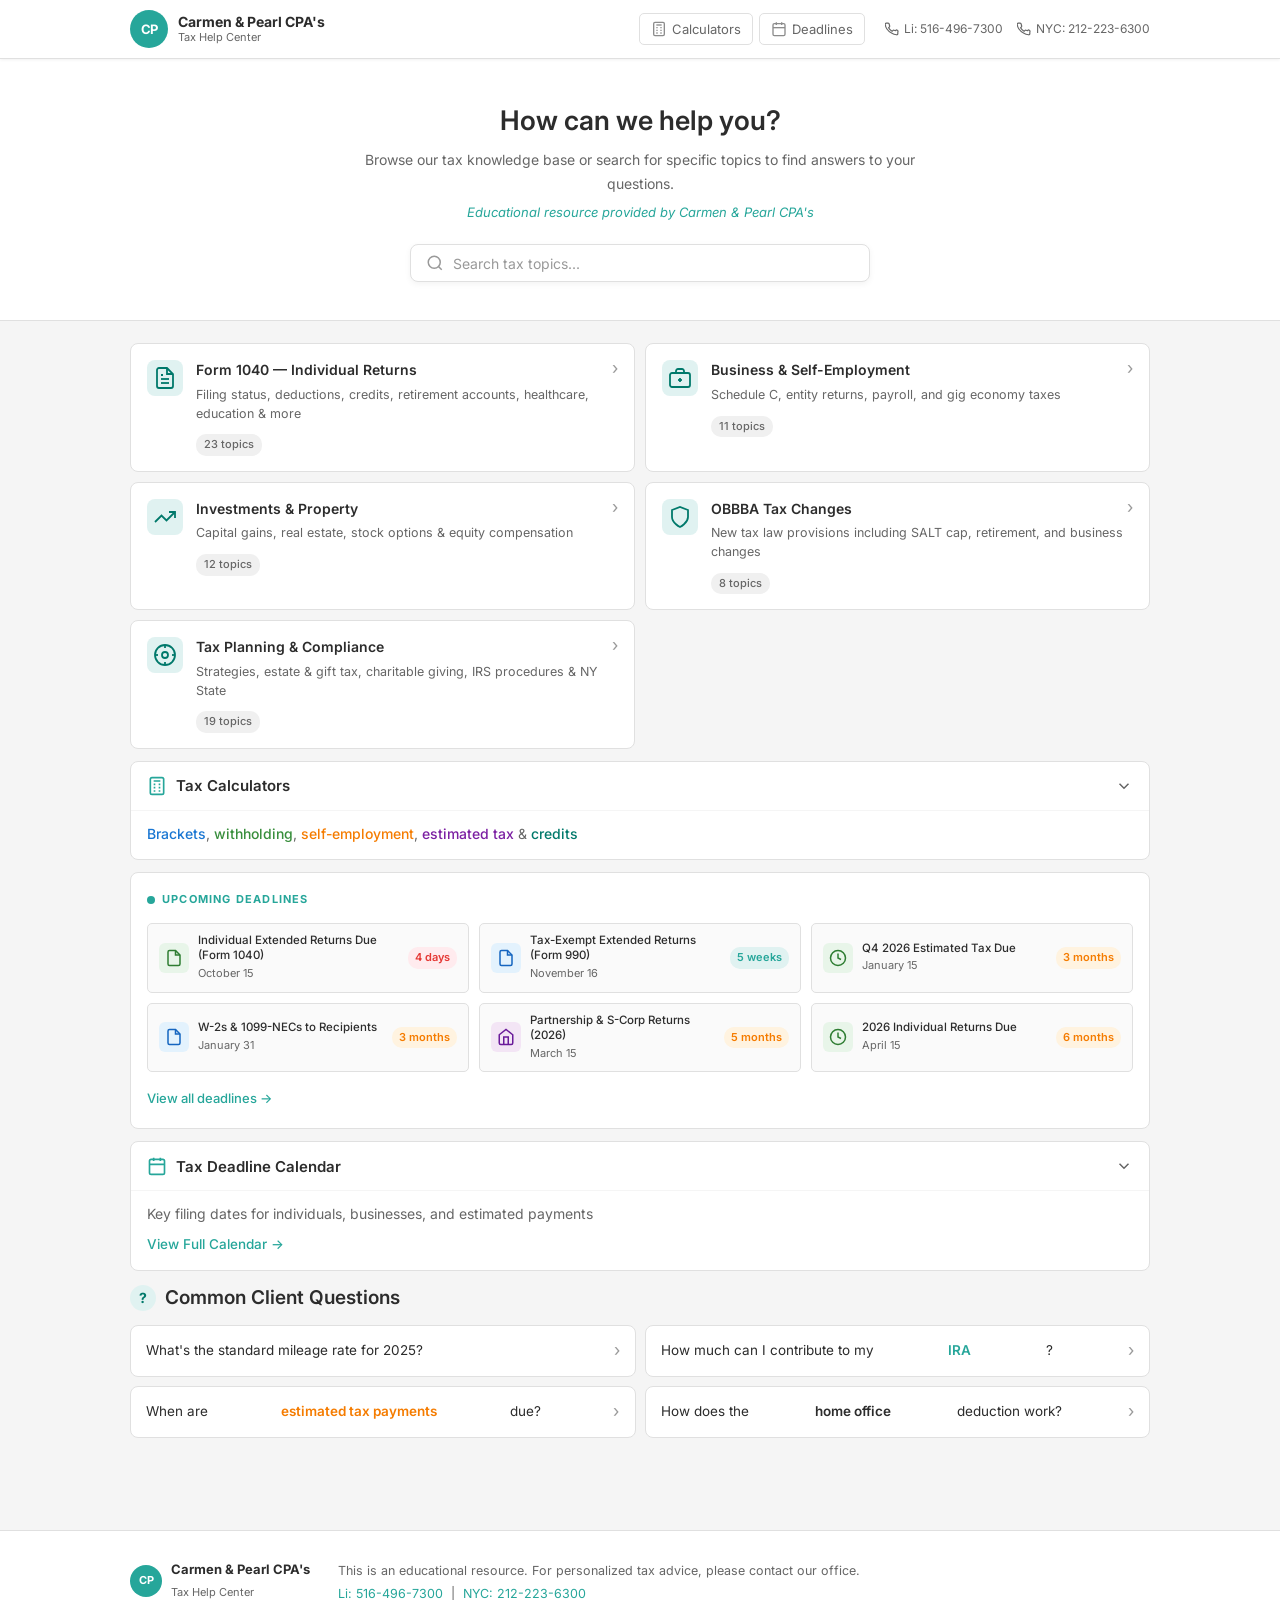
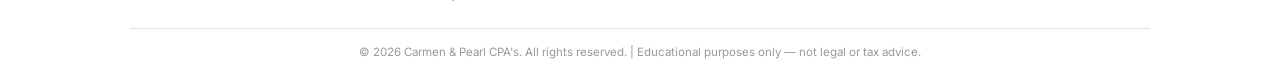
==== commit b9f4feac: "Fix phone icon SVG paths" ====
--- a/index.html
+++ b/index.html
@@ -31,11 +31,11 @@
       </nav>
       <div class="header-phones">
         <a href="tel:5164967300" class="phone-link">
-          <svg width="14" height="14" viewBox="0 0 24 24" fill="none" stroke="currentColor" stroke-width="2"><path d="M22 16.92v3a2 2 0 01-2.18 2 19.79 19.79 0 01-8.63-3.07A19.5 19.5 0 013.32 12a19.79 19.79 0 013.32-8.67A2 2 0 012.23 2h3a2 2 0 012 1.72c.127.96.361 1.903.7 2.81a2 2 0 01-.45 2.11L6.09 9.91a16 16 0 006 6l1.27-1.27a2 2 0 012.11-.45c.907.339 1.85.573 2.81.7A2 2 0 0122 16.92z"/></svg>
+          <svg width="14" height="14" viewBox="0 0 24 24" fill="none" stroke="currentColor" stroke-width="2"><path d="M22 16.92v3a2 2 0 01-2.18 2 19.79 19.79 0 01-8.63-3.07A19.5 19.5 0 013.32 12a19.79 19.79 0 01-3.07-8.67A2 2 0 012.23 2h3a2 2 0 012 1.72c.127.96.361 1.903.7 2.81a2 2 0 01-.45 2.11L6.09 9.91a16 16 0 006 6l1.27-1.27a2 2 0 012.11-.45c.907.339 1.85.573 2.81.7A2 2 0 0122 16.92z"/></svg>
           Li: 516-496-7300
         </a>
         <a href="tel:2122236300" class="phone-link">
-          <svg width="14" height="14" viewBox="0 0 24 24" fill="none" stroke="currentColor" stroke-width="2"><path d="M22 16.92v3a2 2 0 01-2.18 2 19.79 19.79 0 01-8.63-3.07A19.5 19.5 0 013.32 12a19.79 19.79 0 013.32-8.67A2 2 0 012.23 2h3a2 2 0 012 1.72c.127.96.361 1.903.7 2.81a2 2 0 01-.45 2.11L6.09 9.91a16 16 0 006 6l1.27-1.27a2 2 0 012.11-.45c.907.339 1.85.573 2.81.7A2 2 0 0122 16.92z"/></svg>
+          <svg width="14" height="14" viewBox="0 0 24 24" fill="none" stroke="currentColor" stroke-width="2"><path d="M22 16.92v3a2 2 0 01-2.18 2 19.79 19.79 0 01-8.63-3.07A19.5 19.5 0 013.32 12a19.79 19.79 0 01-3.07-8.67A2 2 0 012.23 2h3a2 2 0 012 1.72c.127.96.361 1.903.7 2.81a2 2 0 01-.45 2.11L6.09 9.91a16 16 0 006 6l1.27-1.27a2 2 0 012.11-.45c.907.339 1.85.573 2.81.7A2 2 0 0122 16.92z"/></svg>
           NYC: 212-223-6300
         </a>
       </div>
